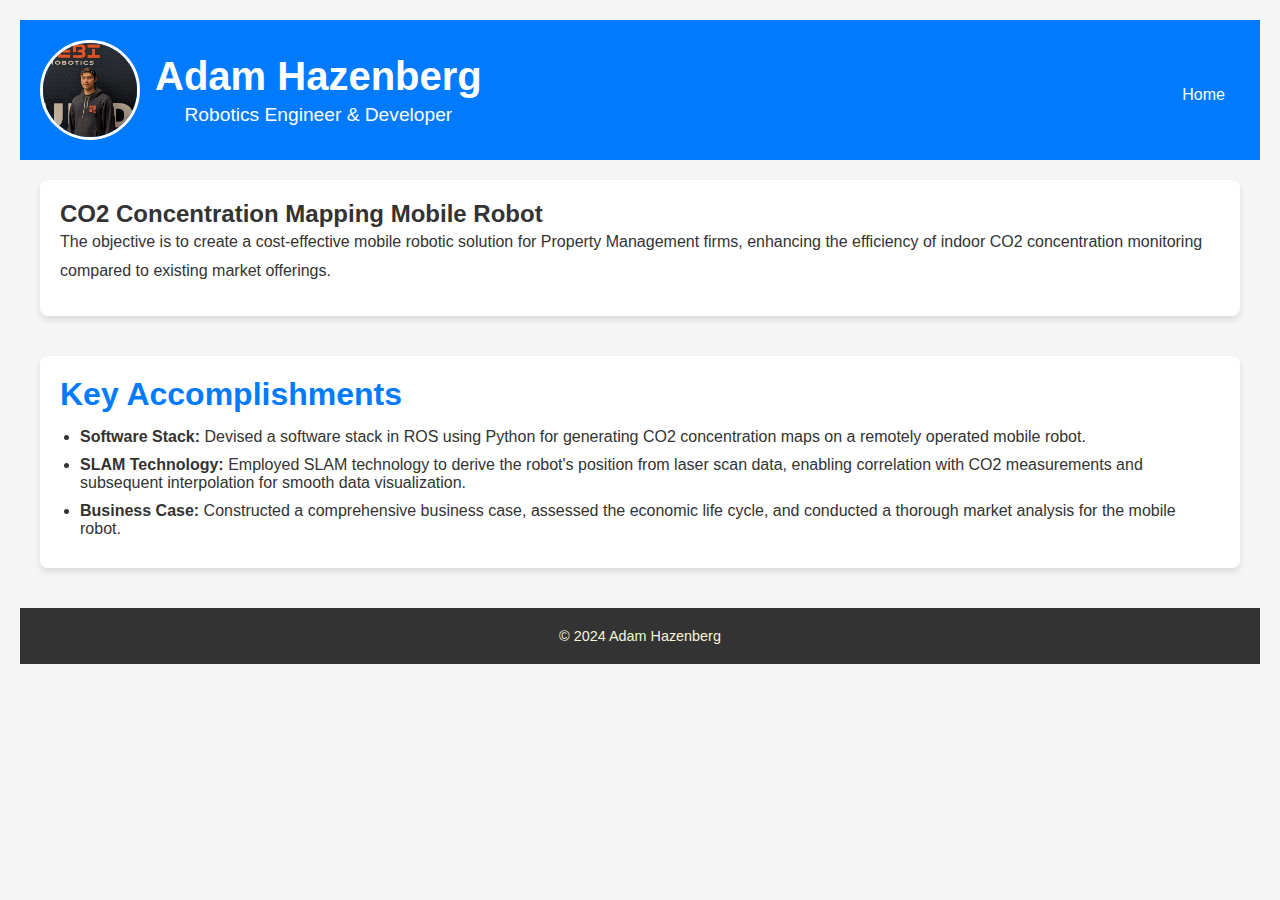
==== co2_robot.html @ 58aa0fdc "first commit" ====
<!DOCTYPE html>
<html lang="en">

<head>
    <meta charset="UTF-8">
    <meta name="viewport" content="width=device-width, initial-scale=1.0">
    <meta name="description" content="CO2 Mapping Mobile Robot Project by Adam Hazenberg">
    <title>CO2 Mapping Mobile Robot - Adam Hazenberg</title>
    <link rel="stylesheet" href="humanoid.css">
    <style>
        /* General reset and body styling */
        * {
            margin: 0;
            padding: 0;
            box-sizing: border-box;
        }

        body {
            font-family: Arial, sans-serif;
            background-color: #f5f5f5;
            color: #333;
        }

        /* Header and navigation styling */
        header {
            background-color: #007bff;
            color: #fff;
            padding: 20px;
            display: flex;
            align-items: center;
            justify-content: space-between;
        }

        /* Profile Image */
        .profile-img {
            display: flex;
            align-items: center;
        }

        .profile-img img {
            border-radius: 50%;
            width: 100px;
            height: auto;
            margin-right: 15px;
            border: 3px solid #fff;
        }

        /* Name and Subtitle */
        .profile-info {
            display: flex;
            flex-direction: column;
        }

        .profile-info h1 {
            font-size: 2.5rem;
            margin-bottom: 5px;
        }

        .profile-info h2 {
            font-size: 1.2rem;
            font-weight: 300;
        }

        /* Navigation Links */
        nav {
            display: flex;
            align-items: center;
            gap: 20px;
        }

        nav a {
            color: #fff;
            text-decoration: none;
            font-size: 1rem;
        }

        /* Card Styling */
        .card {
            background-color: #fff;
            padding: 20px;
            margin: 20px 0;
            border-radius: 8px;
            box-shadow: 0 4px 6px rgba(0, 0, 0, 0.1);
            max-width: 1200px;
            margin-left: auto;
            margin-right: auto;
        }

        /* Content inside card */
        .card h2,
        .card h3,
        .card p {
            text-align: left;
        }

        /* Footer styling */
        footer {
            background-color: #333;
            color: #f5f5dc;
            padding: 20px 0;
            text-align: center;
            margin-top: 40px;
        }

        footer a {
            color: #f5f5dc;
            text-decoration: none;
            margin: 0 15px;
        }

        footer p {
            font-size: 0.9rem;
        }
    </style>
</head>

<body>
    <header>
        <div class="profile-img">
            <img src="images/profile_picture.jpg" alt="Adam Hazenberg">
            <div class="profile-info">
                <h1>Adam Hazenberg</h1>
                <h2>Robotics Engineer & Developer</h2>
            </div>
        </div>
        <nav>
            <a href="index.html">Home</a>
        </nav>
    </header>

    <main>
        <!-- Intro paragraph on its own card -->
        <section class="project-section">
            <div class="card">
                <h2>CO2 Concentration Mapping Mobile Robot</h2>
                <p>The objective is to create a cost-effective mobile robotic solution for Property Management firms,
                    enhancing the efficiency of indoor CO2 concentration monitoring compared to existing market
                    offerings.</p>
            </div>
        </section>

        <!-- Key Accomplishments Section -->
        <section class="project-section">
            <div class="card">
                <h3>Key Accomplishments</h3>
                <ul style="padding-left: 20px;">
                    <li><strong>Software Stack:</strong> Devised a software stack in ROS using Python for generating CO2
                        concentration maps on a remotely operated mobile robot.</li>
                    <li><strong>SLAM Technology:</strong> Employed SLAM technology to derive the robot's position from
                        laser scan data, enabling correlation with CO2 measurements and subsequent interpolation for
                        smooth data visualization.</li>
                    <li><strong>Business Case:</strong> Constructed a comprehensive business case, assessed the economic
                        life cycle, and conducted a thorough market analysis for the mobile robot.</li>
                </ul>
            </div>
        </section>
    </main>

    <footer>
        <p>&copy; 2024 Adam Hazenberg</p>
    </footer>
</body>

</html>
---- humanoid.css ----
/* General reset and body styling */
* {
    margin: 0;
    padding: 0;
    box-sizing: border-box;
}

body {
    font-family: Arial, sans-serif;
    background-color: #f5f5f5;
    color: #333;
    padding: 20px;
}

/* Header and navigation styling */
header {
    background-color: #007bff;
    /* Main blue color */
    color: #fff;
    padding: 20px 0;
    text-align: center;
}

header h1 {
    font-size: 2.5rem;
    margin-bottom: 10px;
}

header nav {
    margin-top: 10px;
}

header nav a {
    color: #fff;
    text-decoration: none;
    margin: 0 15px;
    font-size: 1rem;
}

header nav a:hover {
    text-decoration: underline;
}


/* Hero section styling */
.hero {
    text-align: center;
    margin-bottom: 40px;
}

.hero img {
    width: 100%;
    max-width: 600px;
    height: auto;
    margin-bottom: 20px;
    border-radius: 8px;
}

.hero h2 {
    font-size: 1.8rem;
    font-weight: 300;
    color: #333;
}

/* Project section styling */
.project-section {
    margin-bottom: 40px;
}

.card {
    background-color: #fff;
    padding: 20px;
    margin-bottom: 20px;
    border-radius: 8px;
    box-shadow: 0 4px 6px rgba(0, 0, 0, 0.1);
    max-width: 1200px;
    margin: 0 auto;
}

.card h3 {
    font-size: 2rem;
    color: #007bff;
    margin-bottom: 15px;
}

.card p {
    font-size: 1rem;
    line-height: 1.8;
    margin-bottom: 10px;
}


li {
    margin-bottom: 10px;
}

.card img,
video {
    display: block;
    margin: 0 auto;
    max-width: 300px;
    height: auto;
    margin-bottom: 20px;
    border-radius: 8px;
}


/* Footer styling */
footer {
    text-align: center;
    margin-top: 50px;
    padding: 20px;
    background-color: #222;
    color: #e0e0e0;
}

footer p {
    font-size: 0.9rem;
}

/* Responsive layout */
@media (max-width: 768px) {
    .hero img {
        max-width: 100%;
    }

    .card {
        padding: 10px;
    }
}
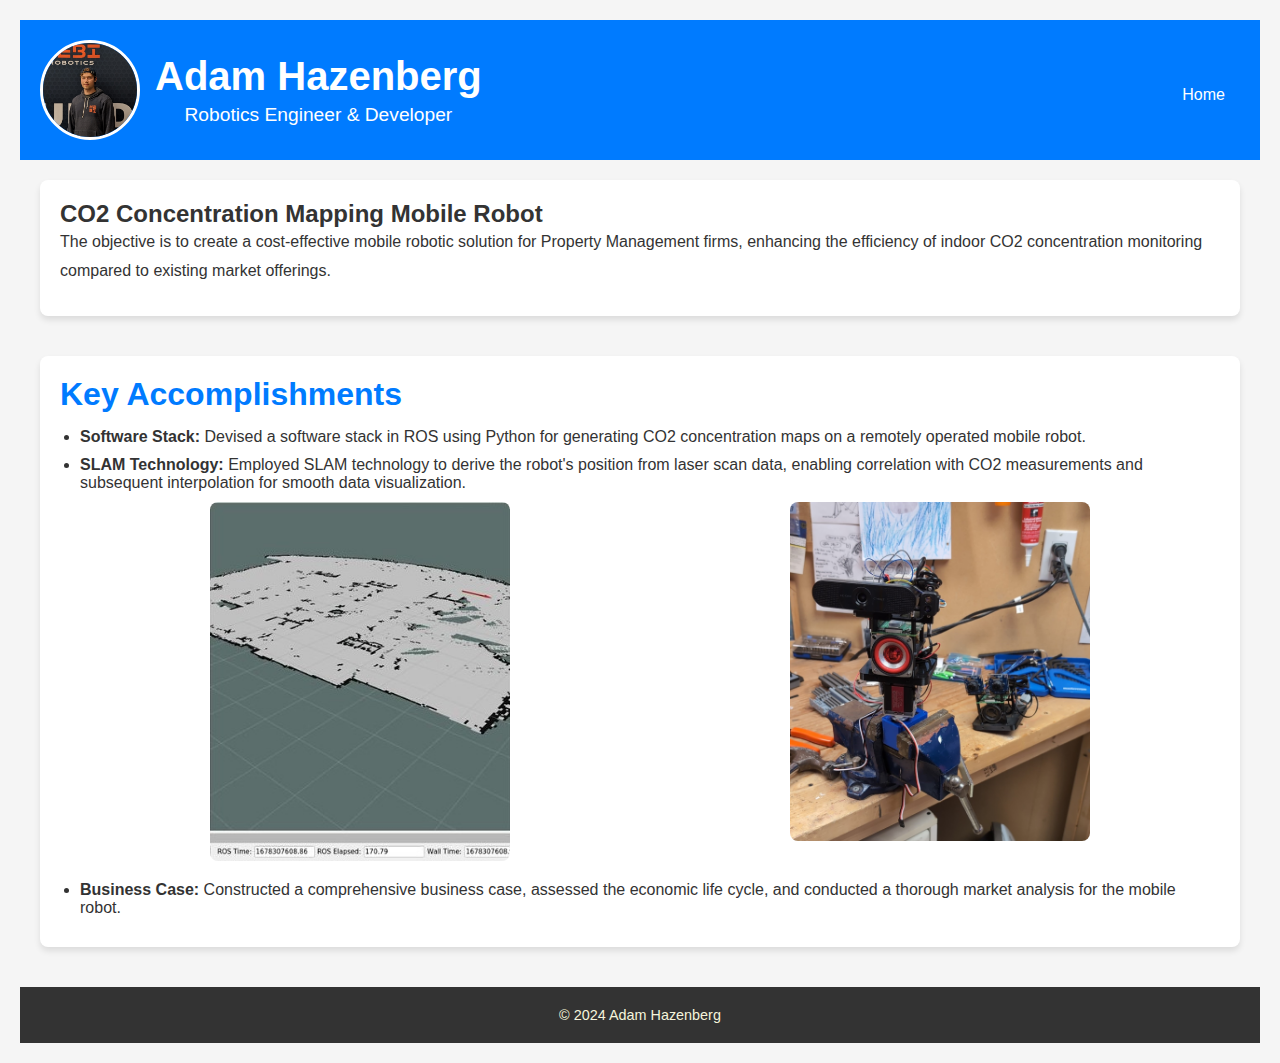
==== commit 576a7185: "added more images to projects" ====
--- a/co2_robot.html
+++ b/co2_robot.html
@@ -149,6 +149,10 @@
                     <li><strong>SLAM Technology:</strong> Employed SLAM technology to derive the robot's position from
                         laser scan data, enabling correlation with CO2 measurements and subsequent interpolation for
                         smooth data visualization.</li>
+                    <div class="image-container">
+                        <img src="images/slam_map.jpg" alt="SLAM Map">
+                        <img src="images/humanoid_head_iterations.jpg" alt="Head Iterations of the Semi-Humanoid Robot">
+                    </div>
                     <li><strong>Business Case:</strong> Constructed a comprehensive business case, assessed the economic
                         life cycle, and conducted a thorough market analysis for the mobile robot.</li>
                 </ul>
--- a/humanoid.css
+++ b/humanoid.css
@@ -118,6 +118,23 @@
     font-size: 0.9rem;
 }
 
+/* Flex container to align images side by side without cropping */
+.image-container {
+    display: flex;
+    justify-content: center;
+    gap: 20px;
+    /* Space between images */
+}
+
+.image-container img {
+    /* Set to fit both images within the container */
+    height: 45%;
+    width: auto;
+    /* Preserve natural aspect ratio */
+    border-radius: 8px;
+}
+
+
 /* Responsive layout */
 @media (max-width: 768px) {
     .hero img {
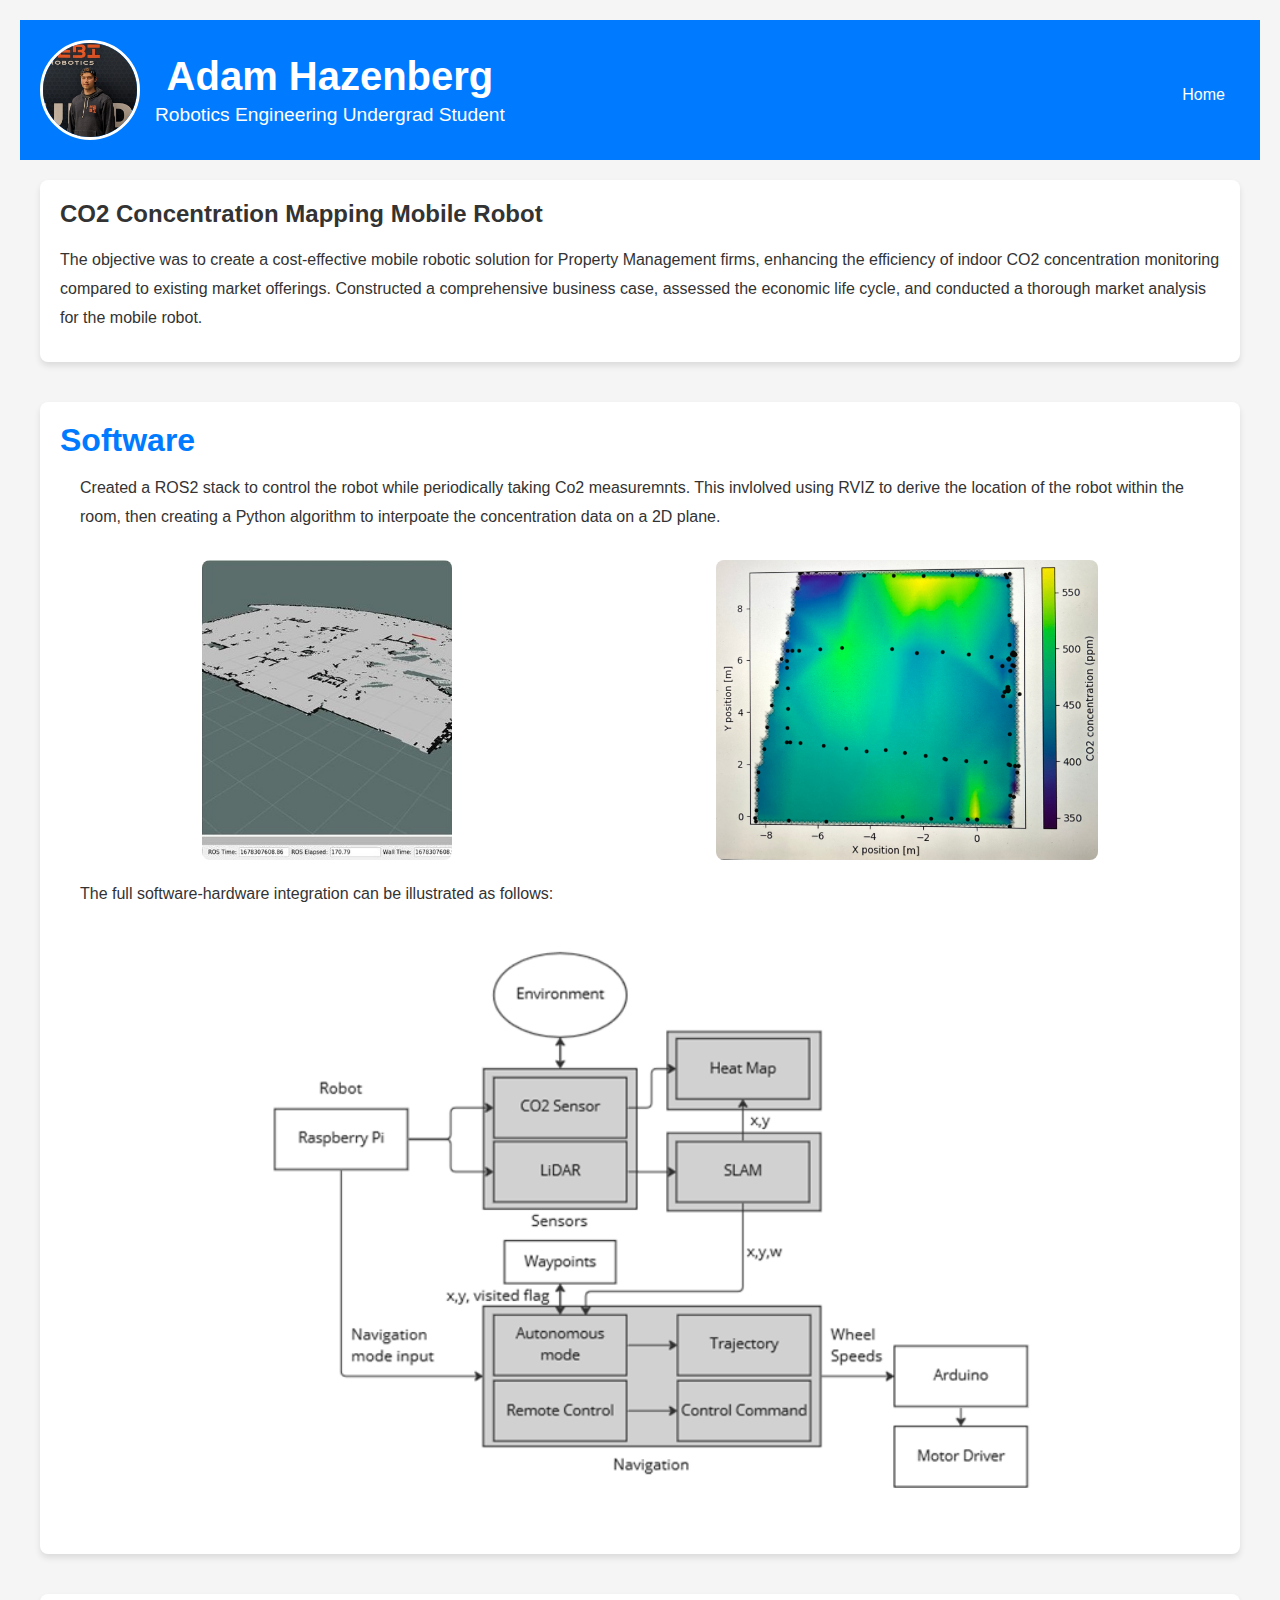
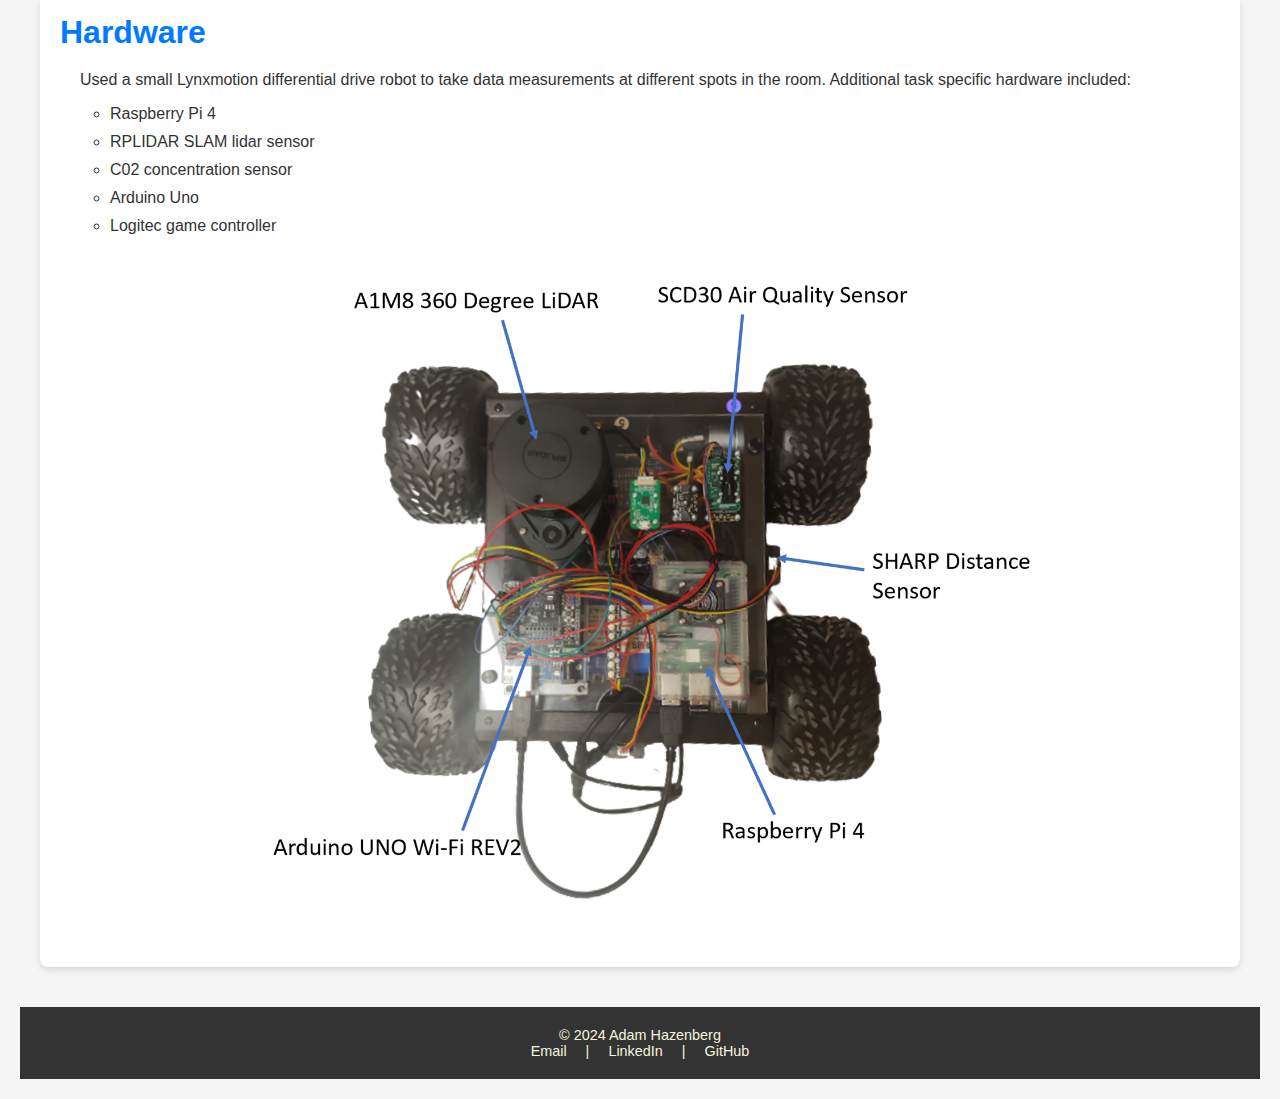
==== commit 4302bfb7: "fixed and resized images" ====
--- a/co2_robot.html
+++ b/co2_robot.html
@@ -6,7 +6,7 @@
     <meta name="viewport" content="width=device-width, initial-scale=1.0">
     <meta name="description" content="CO2 Mapping Mobile Robot Project by Adam Hazenberg">
     <title>CO2 Mapping Mobile Robot - Adam Hazenberg</title>
-    <link rel="stylesheet" href="humanoid.css">
+    <link rel="stylesheet" href="co2_robot.css">
     <style>
         /* General reset and body styling */
         * {
@@ -120,7 +120,7 @@
             <img src="images/profile_picture.jpg" alt="Adam Hazenberg">
             <div class="profile-info">
                 <h1>Adam Hazenberg</h1>
-                <h2>Robotics Engineer & Developer</h2>
+                <h2>Robotics Engineering Undergrad Student</h2>
             </div>
         </div>
         <nav>
@@ -133,28 +133,47 @@
         <section class="project-section">
             <div class="card">
                 <h2>CO2 Concentration Mapping Mobile Robot</h2>
-                <p>The objective is to create a cost-effective mobile robotic solution for Property Management firms,
+                <br>
+                <p>The objective was to create a cost-effective mobile robotic solution for Property Management firms,
                     enhancing the efficiency of indoor CO2 concentration monitoring compared to existing market
-                    offerings.</p>
+                    offerings. Constructed a comprehensive business case, assessed the economic
+                    life cycle, and conducted a thorough market analysis for the mobile robot.</p>
             </div>
         </section>
 
         <!-- Key Accomplishments Section -->
         <section class="project-section">
             <div class="card">
-                <h3>Key Accomplishments</h3>
+                <h3>Software</h3>
                 <ul style="padding-left: 20px;">
-                    <li><strong>Software Stack:</strong> Devised a software stack in ROS using Python for generating CO2
-                        concentration maps on a remotely operated mobile robot.</li>
-                    <li><strong>SLAM Technology:</strong> Employed SLAM technology to derive the robot's position from
-                        laser scan data, enabling correlation with CO2 measurements and subsequent interpolation for
-                        smooth data visualization.</li>
+                    <p>Created a ROS2 stack to control the robot while periodically
+                        taking Co2 measuremnts. This invlolved using RVIZ to derive the location of the robot within the
+                        room, then creating a Python algorithm to interpoate the concentration data on a 2D plane. </p>
+                    <br>
                     <div class="image-container">
                         <img src="images/slam_map.jpg" alt="SLAM Map">
-                        <img src="images/humanoid_head_iterations.jpg" alt="Head Iterations of the Semi-Humanoid Robot">
+                        <img src="images/heat_map.jpeg" alt="Heat Map">
                     </div>
-                    <li><strong>Business Case:</strong> Constructed a comprehensive business case, assessed the economic
-                        life cycle, and conducted a thorough market analysis for the mobile robot.</li>
+                    <p>The full software-hardware integration can be illustrated as follows:</p>
+                    <br>
+                    <img src="images/co2_mapping_block_diagram.png" width="70%" height="auto" alt="block diagram">
+                </ul>
+            </div>
+        </section>
+        <section class="project-section">
+            <div class="card">
+                <h3>Hardware</h3>
+                <ul style="padding-left: 20px;">
+                    <p>Used a small Lynxmotion differential drive robot to take data measurements at different spots in
+                        the room. Additional task specific hardware included:</p>
+                    <ul style="padding-left: 30px;">
+                        <li>Raspberry Pi 4</li>
+                        <li>RPLIDAR SLAM lidar sensor</li>
+                        <li>C02 concentration sensor</li>
+                        <li>Arduino Uno</lili>
+                        <li>Logitec game controller</li>
+                    </ul>
+                    <img src="images/co2_robot_labelled.png" width="70%" height="auto" alt="SLAM Map">
                 </ul>
             </div>
         </section>
@@ -162,6 +181,11 @@
 
     <footer>
         <p>&copy; 2024 Adam Hazenberg</p>
+        <p>
+            <a href="mailto:adamhaze8@gmail.com">Email</a> |
+            <a href="https://www.linkedin.com/in/adamhazenberg" target="_blank">LinkedIn</a> |
+            <a href="https://github.com/adamhaze8" target="_blank">GitHub</a>
+        </p>
     </footer>
 </body>
 
--- a/co2_robot.css
+++ b/co2_robot.css
@@ -0,0 +1,209 @@
+/* General reset and body styling:
+   Applies a reset to all elements to remove default margin and padding, 
+   and sets the font, background color, and padding for the body */
+* {
+    margin: 0;
+    padding: 0;
+    box-sizing: border-box;
+}
+
+body {
+    font-family: Arial, Helvetica, sans-serif;
+    background-color: #f5f5f5;
+    color: #333;
+    padding: 20px;
+}
+
+/* Header styling:
+   Styles the header background and text color, centers header content, 
+   and adds padding for spacing */
+header {
+    background-color: #007bff;
+    color: #fff;
+    padding: 20px 0;
+    text-align: center;
+}
+
+/* Header title styling:
+   Adjusts the font size and spacing of the header title (h1) */
+header h1 {
+    font-size: 2.5rem;
+    margin-bottom: 10px;
+}
+
+/* Header navigation container styling:
+   Adds top margin to separate the navigation links from the header title */
+header nav {
+    margin-top: 10px;
+}
+
+/* Header navigation link styling:
+   Sets the color, spacing, and removes the underline for navigation links;
+   changes appearance on hover */
+header nav a {
+    color: #fff;
+    text-decoration: none;
+    margin: 0 15px;
+    font-size: 1rem;
+}
+
+header nav a:hover {
+    text-decoration: underline;
+}
+
+/* Hero section styling:
+   Centers text and adds spacing below the hero section */
+.hero {
+    text-align: center;
+    margin-bottom: 40px;
+}
+
+/* Hero image styling:
+   Sets the maximum width and border radius of the hero image,
+   ensures it scales responsively */
+.hero img {
+    width: 100%;
+    max-width: 600px;
+    height: auto;
+    margin-bottom: 20px;
+    border-radius: 8px;
+}
+
+/* Hero subtitle styling:
+   Adjusts font size, weight, and color of the subtitle text within the hero section */
+.hero h2 {
+    font-size: 1.8rem;
+    font-weight: 300;
+    color: #333;
+}
+
+/* Project section container styling:
+   Adds bottom margin to separate project section from other content */
+.project-section {
+    margin-bottom: 40px;
+}
+
+/* Project card styling:
+   Styles each project card with a white background, padding, shadow, 
+   rounded corners, and centers it with a max width */
+.card {
+    background-color: #fff;
+    padding: 20px;
+    margin-bottom: 20px;
+    border-radius: 8px;
+    box-shadow: 0 4px 6px rgba(0, 0, 0, 0.1);
+    max-width: 1200px;
+    margin: 0 auto;
+}
+
+/* Project card title styling:
+   Sets font size, color, and bottom margin for project titles (h3) inside cards */
+.card h3 {
+    font-size: 2rem;
+    color: #007bff;
+    margin-bottom: 15px;
+}
+
+/* Project card paragraph styling:
+   Adjusts font size, line height, and bottom margin for text within project cards */
+.card p {
+    font-size: 1rem;
+    line-height: 1.8;
+    margin-bottom: 10px;
+}
+
+/* List item styling:
+   Adds bottom margin to space out list items within any list */
+li {
+    margin-bottom: 10px;
+}
+
+/* Image and video styling within project cards:
+   Centers images and videos, removes maximum width restriction,
+   and applies consistent border radius */
+.card img,
+video {
+    display: block;
+    margin: 0 auto;
+    max-width: 1000px;
+    height: auto;
+    margin-bottom: 20px;
+    border-radius: 8px;
+}
+
+/* Footer styling:
+   Centers footer text, adds padding and a dark background color 
+   with contrasting text color */
+footer {
+    text-align: center;
+    margin-top: 50px;
+    padding: 20px;
+    background-color: #222;
+    color: #e0e0e0;
+}
+
+/* Footer text styling:
+   Sets font size for the text within the footer */
+footer p {
+    font-size: 0.9rem;
+}
+
+/* Flex container for image alignment:
+   Arranges images side by side in a row, centers them, and
+   adds space between images. Aligns images vertically if they differ in height */
+.image-container {
+    display: flex;
+    flex-wrap: wrap;
+    justify-content: center;
+    gap: 20px;
+    align-items: center;
+}
+
+/* Individual image styling within flex container:
+   Sets a fixed height, scales width proportionally to maintain aspect ratio, 
+   and ensures image does not exceed container width */
+.image-container img {
+    height: 300px;
+    width: auto;
+    max-width: 100%;
+    border-radius: 8px;
+    object-fit: cover;
+}
+
+/* Responsive styling for medium screens (768px or less):
+   Adjusts hero image width and reduces padding for project cards */
+@media (max-width: 768px) {
+    .hero img {
+        max-width: 100%;
+    }
+
+    .card {
+        padding: 10px;
+    }
+}
+
+/* Responsive styling for small screens (480px or less):
+   Reduces font sizes for hero subtitle, header title, navigation links, 
+   and project card text for better readability on small screens */
+@media (max-width: 480px) {
+    .hero h2 {
+        font-size: 1.5rem;
+    }
+
+    header h1 {
+        font-size: 2rem;
+    }
+
+    header nav a {
+        font-size: 0.9rem;
+        margin: 0 10px;
+    }
+
+    .card h3 {
+        font-size: 1.8rem;
+    }
+
+    .card p {
+        font-size: 0.9rem;
+    }
+}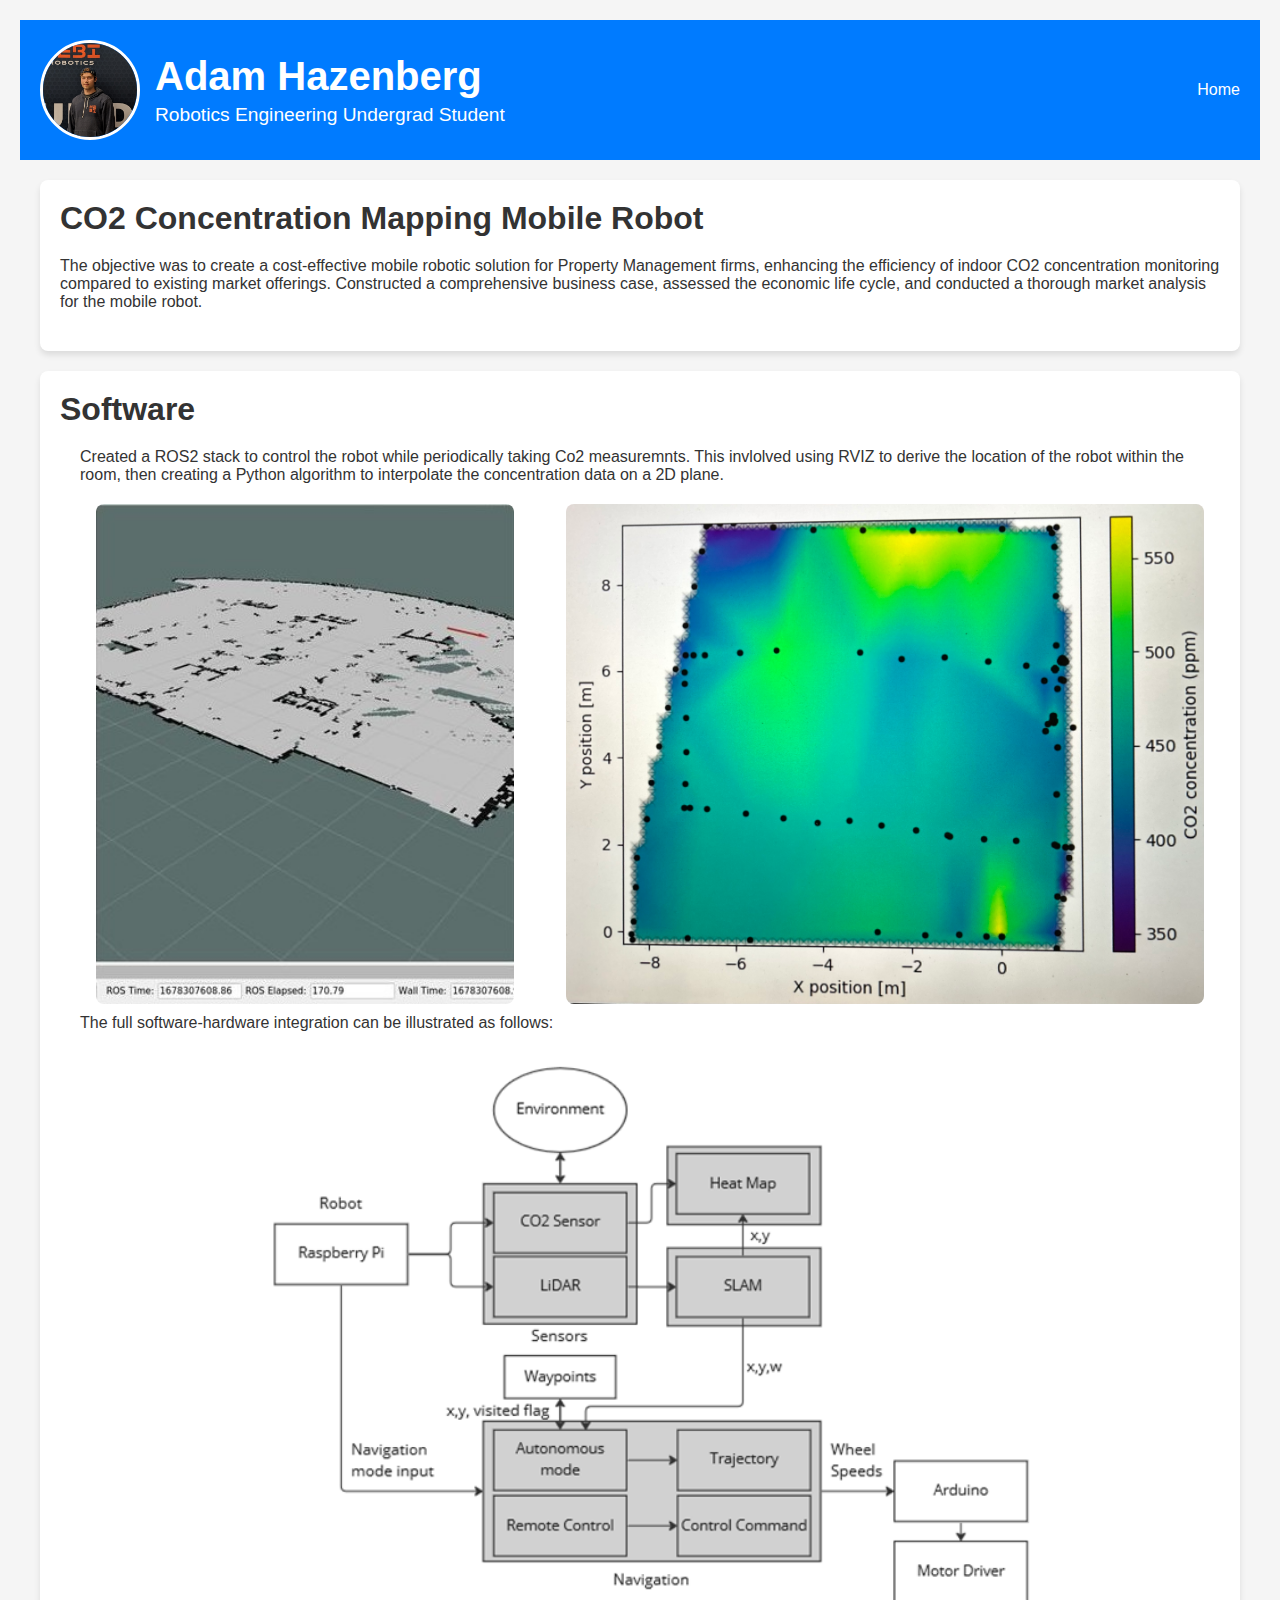
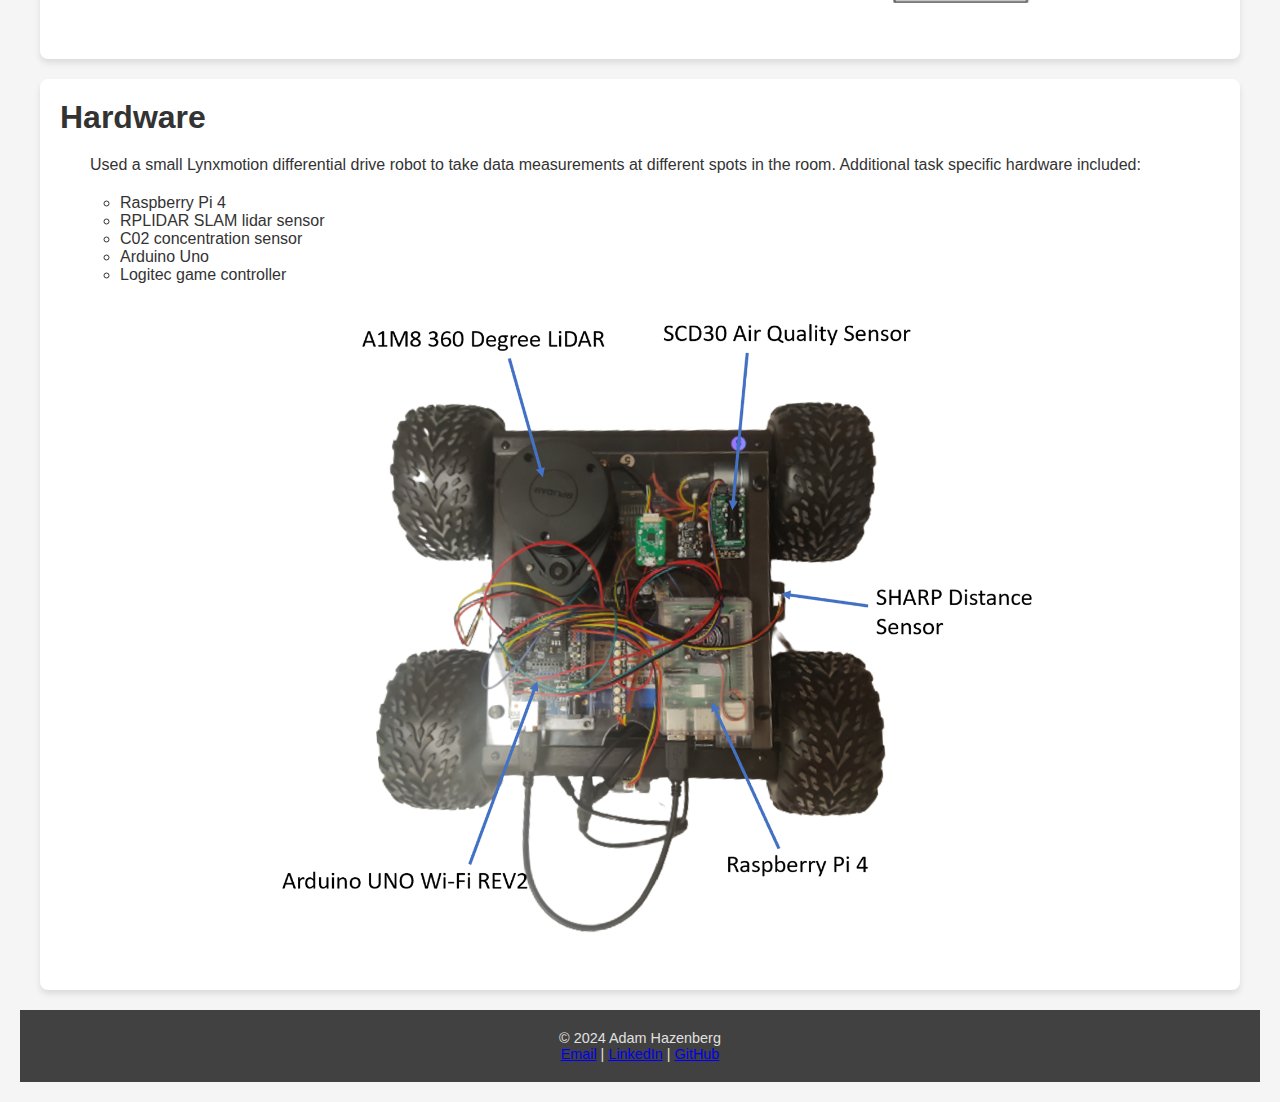
==== commit 077d164f: "combined all css files into styles.css" ====
--- a/co2_robot.html
+++ b/co2_robot.html
@@ -6,112 +6,7 @@
     <meta name="viewport" content="width=device-width, initial-scale=1.0">
     <meta name="description" content="CO2 Mapping Mobile Robot Project by Adam Hazenberg">
     <title>CO2 Mapping Mobile Robot - Adam Hazenberg</title>
-    <link rel="stylesheet" href="co2_robot.css">
-    <style>
-        /* General reset and body styling */
-        * {
-            margin: 0;
-            padding: 0;
-            box-sizing: border-box;
-        }
-
-        body {
-            font-family: Arial, sans-serif;
-            background-color: #f5f5f5;
-            color: #333;
-        }
-
-        /* Header and navigation styling */
-        header {
-            background-color: #007bff;
-            color: #fff;
-            padding: 20px;
-            display: flex;
-            align-items: center;
-            justify-content: space-between;
-        }
-
-        /* Profile Image */
-        .profile-img {
-            display: flex;
-            align-items: center;
-        }
-
-        .profile-img img {
-            border-radius: 50%;
-            width: 100px;
-            height: auto;
-            margin-right: 15px;
-            border: 3px solid #fff;
-        }
-
-        /* Name and Subtitle */
-        .profile-info {
-            display: flex;
-            flex-direction: column;
-        }
-
-        .profile-info h1 {
-            font-size: 2.5rem;
-            margin-bottom: 5px;
-        }
-
-        .profile-info h2 {
-            font-size: 1.2rem;
-            font-weight: 300;
-        }
-
-        /* Navigation Links */
-        nav {
-            display: flex;
-            align-items: center;
-            gap: 20px;
-        }
-
-        nav a {
-            color: #fff;
-            text-decoration: none;
-            font-size: 1rem;
-        }
-
-        /* Card Styling */
-        .card {
-            background-color: #fff;
-            padding: 20px;
-            margin: 20px 0;
-            border-radius: 8px;
-            box-shadow: 0 4px 6px rgba(0, 0, 0, 0.1);
-            max-width: 1200px;
-            margin-left: auto;
-            margin-right: auto;
-        }
-
-        /* Content inside card */
-        .card h2,
-        .card h3,
-        .card p {
-            text-align: left;
-        }
-
-        /* Footer styling */
-        footer {
-            background-color: #333;
-            color: #f5f5dc;
-            padding: 20px 0;
-            text-align: center;
-            margin-top: 40px;
-        }
-
-        footer a {
-            color: #f5f5dc;
-            text-decoration: none;
-            margin: 0 15px;
-        }
-
-        footer p {
-            font-size: 0.9rem;
-        }
-    </style>
+    <link rel="stylesheet" href="styles.css">
 </head>
 
 <body>
@@ -132,8 +27,7 @@
         <!-- Intro paragraph on its own card -->
         <section class="project-section">
             <div class="card">
-                <h2>CO2 Concentration Mapping Mobile Robot</h2>
-                <br>
+                <h1>CO2 Concentration Mapping Mobile Robot</h1>
                 <p>The objective was to create a cost-effective mobile robotic solution for Property Management firms,
                     enhancing the efficiency of indoor CO2 concentration monitoring compared to existing market
                     offerings. Constructed a comprehensive business case, assessed the economic
@@ -144,29 +38,27 @@
         <!-- Key Accomplishments Section -->
         <section class="project-section">
             <div class="card">
-                <h3>Software</h3>
+                <h1>Software</h1>
                 <ul style="padding-left: 20px;">
                     <p>Created a ROS2 stack to control the robot while periodically
                         taking Co2 measuremnts. This invlolved using RVIZ to derive the location of the robot within the
-                        room, then creating a Python algorithm to interpoate the concentration data on a 2D plane. </p>
-                    <br>
+                        room, then creating a Python algorithm to interpolate the concentration data on a 2D plane. </p>
                     <div class="image-container">
                         <img src="images/slam_map.jpg" alt="SLAM Map">
                         <img src="images/heat_map.jpeg" alt="Heat Map">
                     </div>
                     <p>The full software-hardware integration can be illustrated as follows:</p>
-                    <br>
                     <img src="images/co2_mapping_block_diagram.png" width="70%" height="auto" alt="block diagram">
                 </ul>
             </div>
         </section>
         <section class="project-section">
             <div class="card">
-                <h3>Hardware</h3>
-                <ul style="padding-left: 20px;">
+                <h1>Hardware</h1>
+                <ul>
                     <p>Used a small Lynxmotion differential drive robot to take data measurements at different spots in
                         the room. Additional task specific hardware included:</p>
-                    <ul style="padding-left: 30px;">
+                    <ul>
                         <li>Raspberry Pi 4</li>
                         <li>RPLIDAR SLAM lidar sensor</li>
                         <li>C02 concentration sensor</li>
--- a/styles.css
+++ b/styles.css
@@ -0,0 +1,285 @@
+/* Reset and body styling: remove default margin and padding, set font, background color, and padding */
+* {
+    margin: 0;
+    padding: 0;
+    box-sizing: border-box;
+}
+
+body {
+    font-family: Arial, Helvetica, sans-serif;
+    background-color: #f5f5f5;
+    color: #333;
+    padding: 20px;
+}
+
+/* Header styling: background color, text color, layout for profile image, name, and navigation links */
+header {
+    background-color: #007bff;
+    color: #fff;
+    padding: 20px;
+    display: flex;
+    align-items: center;
+    justify-content: space-between;
+}
+
+/* Profile Image */
+.profile-img {
+    display: flex;
+    align-items: center;
+}
+
+.profile-img img {
+    border-radius: 50%;
+    width: 100px;
+    height: auto;
+    margin-right: 15px;
+    border: 3px solid #fff;
+}
+
+/* Profile info: name and subtitle */
+.profile-info {
+    display: flex;
+    flex-direction: column;
+}
+
+.profile-info h1 {
+    font-size: 2.5rem;
+    margin-bottom: 5px;
+}
+
+.profile-info h2 {
+    font-size: 1.2rem;
+    font-weight: 300;
+}
+
+/* Navigation links */
+nav {
+    display: flex;
+    align-items: center;
+    gap: 20px;
+}
+
+nav a {
+    color: #fff;
+    text-decoration: none;
+    font-size: 1rem;
+}
+
+/* Hero section */
+.hero {
+    text-align: center;
+    margin-bottom: 40px;
+}
+
+.hero img {
+    width: 100%;
+    max-width: 600px;
+    height: auto;
+    margin-bottom: 20px;
+    border-radius: 8px;
+}
+
+.hero h2 {
+    font-size: 1.8rem;
+    font-weight: 300;
+    color: #333;
+}
+
+/* Projects section: container, title, and grid layout */
+.projects-section {
+    background-color: #deded5;
+    padding: 40px 20px;
+}
+
+.projects-section h3 {
+    color: #000000;
+    font-size: 2rem;
+    margin-bottom: 20px;
+    text-align: center;
+}
+
+
+.projects-grid {
+    display: grid;
+    grid-template-columns: repeat(auto-fit, minmax(300px, 1fr));
+    gap: 20px;
+}
+
+/* Project card styling */
+.project-card {
+    background-color: #fff;
+    border-radius: 11px;
+    overflow: hidden;
+    box-shadow: 0 4px 6px rgba(0, 0, 0, 0.1);
+    display: flex;
+    flex-direction: column;
+    text-decoration: none;
+    color: inherit;
+    border: 3px solid #007bff;
+    /* Adds a 2px solid border with light gray color */
+}
+
+
+.project-card img,
+.project-card video {
+    width: 100%;
+    aspect-ratio: 1 / 1;
+    object-fit: cover;
+}
+
+.project-card .card-content {
+    padding: 15px;
+    flex-grow: 1;
+}
+
+.project-card h4 {
+    font-size: 1.2rem;
+    margin-bottom: 10px;
+}
+
+.project-card p {
+    font-size: 1rem;
+    margin-bottom: 10px;
+    color: #666;
+}
+
+.project-section p {
+    margin-bottom: 20px;
+}
+
+
+.project-card .date {
+    font-size: 0.8rem;
+    color: #888;
+    margin-top: auto;
+}
+
+/* Spacing for top and bottom of project section */
+.project-section {
+    margin-top: 20px;
+    margin-bottom: 20px;
+}
+
+/* Card styling: general styling for cards, max width, padding */
+.card {
+    background-color: #fff;
+    padding: 20px;
+    margin-bottom: 20px;
+    border-radius: 8px;
+    box-shadow: 0 4px 6px rgba(0, 0, 0, 0.1);
+    max-width: 1200px;
+    margin: 0 auto;
+}
+
+.card h1,
+.card h2,
+.card h3 {
+    margin-bottom: 20px;
+}
+
+
+/* List item spacing */
+ul {
+    margin-top: 10px;
+    padding-left: 30px;
+    /* Indents the entire list, including bullets */
+}
+
+
+/* Image and video styling in project cards */
+.card img,
+video {
+    display: block;
+    margin: 0 auto;
+    max-width: 1000px;
+    height: auto;
+    margin-bottom: 10px;
+    border-radius: 8px;
+}
+
+/* Footer styling */
+footer {
+    text-align: center;
+    padding: 20px;
+    background-color: #414141;
+    color: #e0e0e0;
+}
+
+footer p {
+    font-size: 0.9rem;
+}
+
+/* Image container for multiple images in a row */
+.image-container {
+    display: flex;
+    flex-wrap: wrap;
+    justify-content: center;
+    gap: 20px;
+    align-items: center;
+}
+
+.image-container img {
+    height: 500px;
+    width: auto;
+    max-width: 100%;
+    border-radius: 8px;
+    object-fit: cover;
+}
+
+figure {
+    display: flex;
+    flex-direction: column;
+    align-items: center;
+    text-align: center;
+    margin: 20px;
+}
+
+figcaption {
+    margin-top: 0px;
+    font-size: 14px;
+    color: #555;
+}
+
+figcaption a {
+    color: #007bff;
+    text-decoration: none;
+}
+
+figcaption a:hover {
+    text-decoration: underline;
+}
+
+/* Responsive styles for medium screens (768px or less) */
+@media (max-width: 768px) {
+    .hero img {
+        max-width: 100%;
+    }
+
+    .card {
+        padding: 10px;
+    }
+}
+
+/* Responsive styles for small screens (480px or less) */
+@media (max-width: 480px) {
+    .hero h2 {
+        font-size: 1.5rem;
+    }
+
+    header h1 {
+        font-size: 2rem;
+    }
+
+    header nav a {
+        font-size: 0.9rem;
+        margin: 0 10px;
+    }
+
+    .card h3 {
+        font-size: 1.8rem;
+    }
+
+    .card p {
+        font-size: 0.9rem;
+    }
+}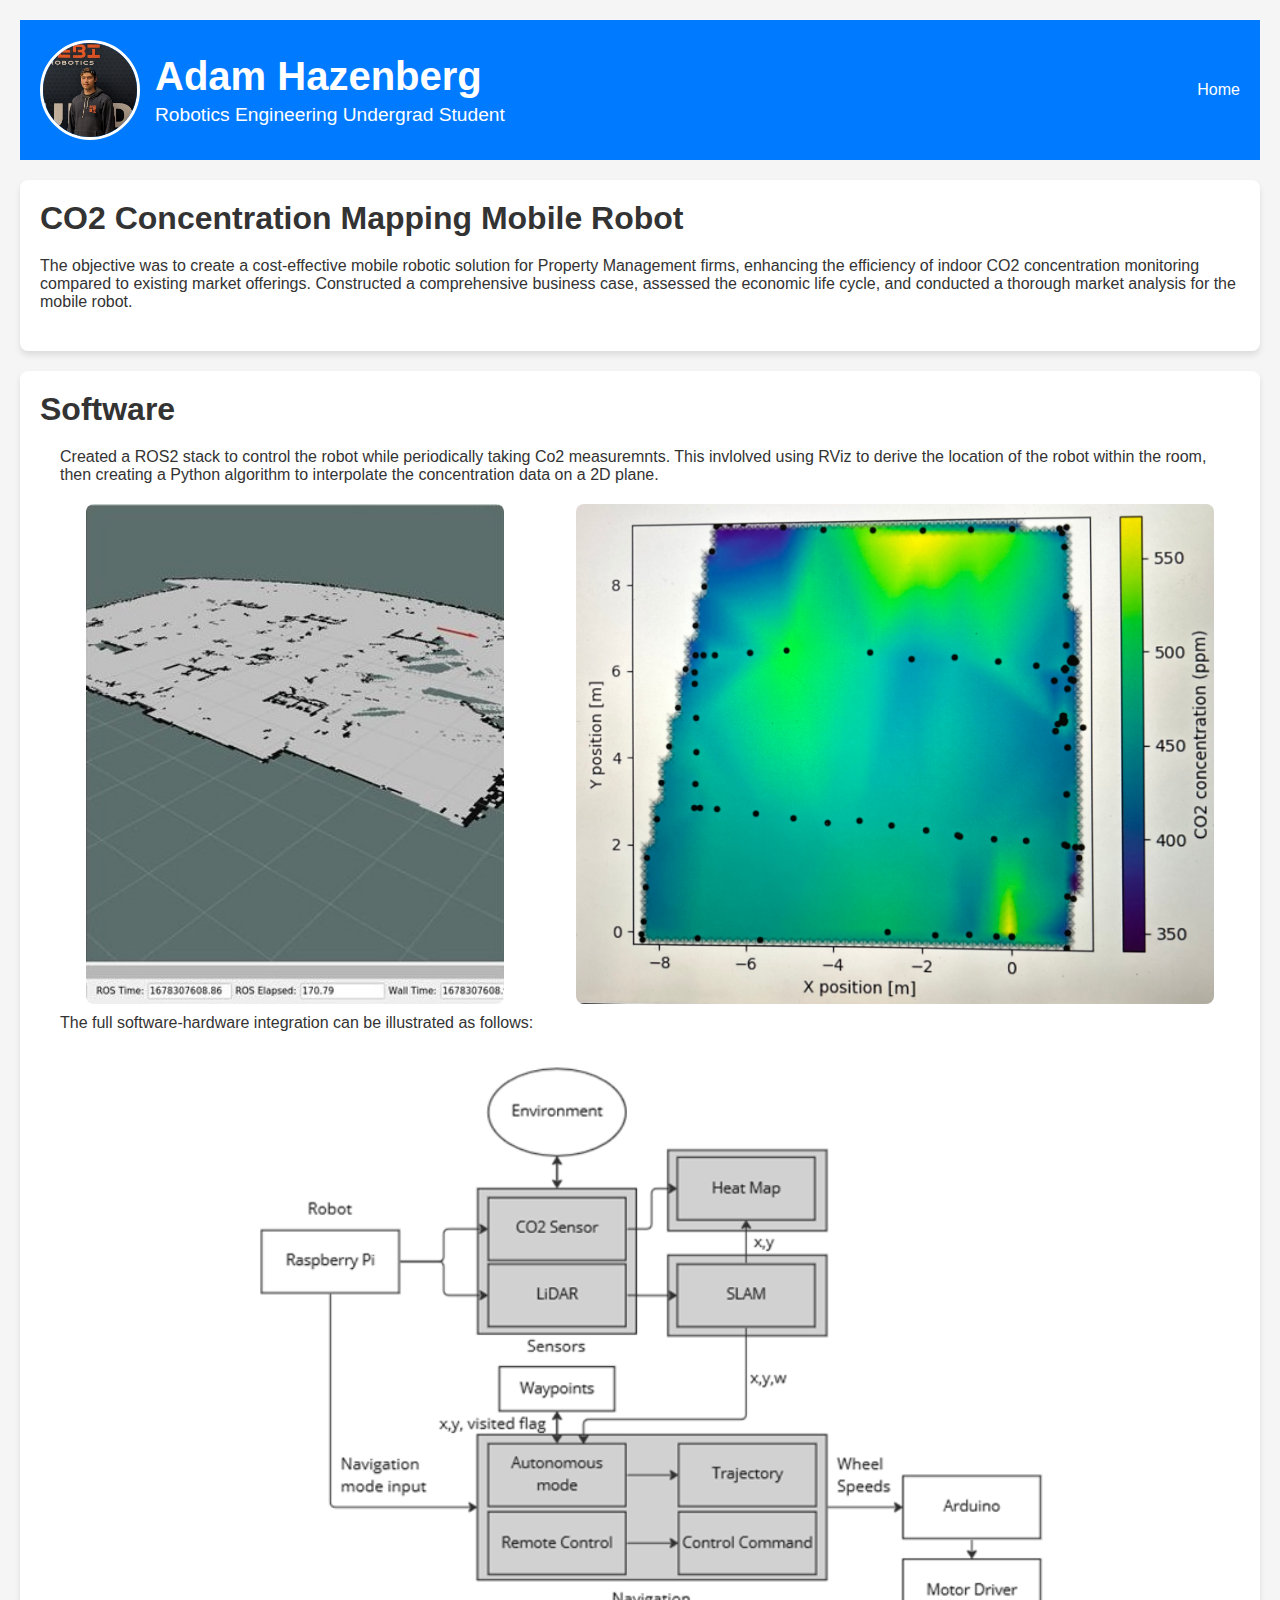
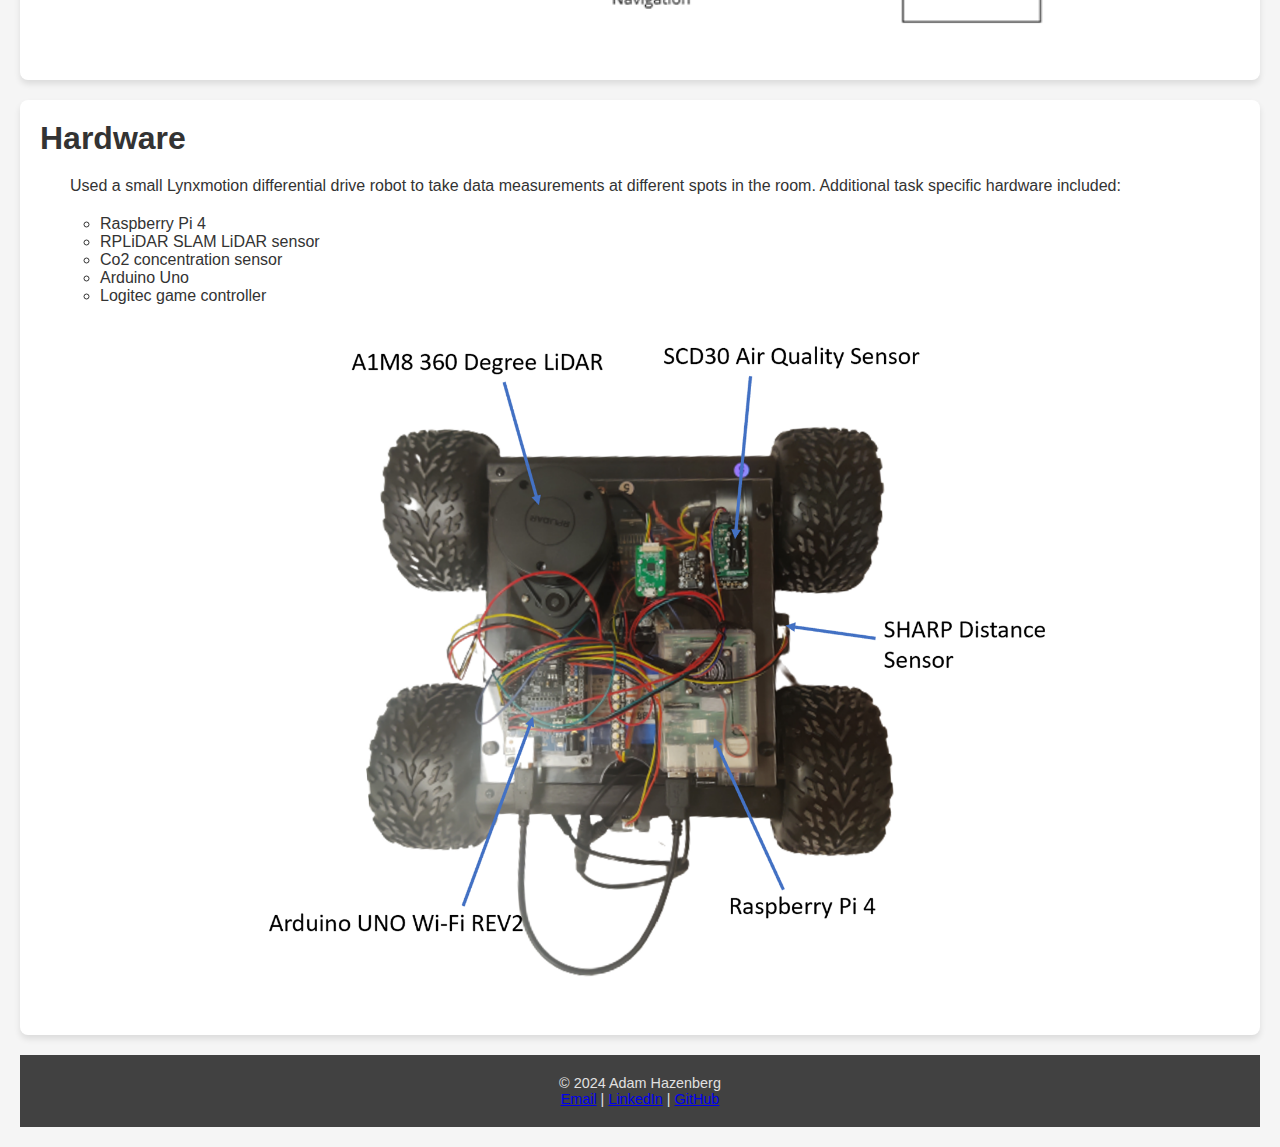
==== commit c92ffbcc: "Added Snout Net" ====
--- a/co2_robot.html
+++ b/co2_robot.html
@@ -36,49 +36,45 @@
         </section>
 
         <!-- Key Accomplishments Section -->
-        <section class="project-section">
-            <div class="card">
-                <h1>Software</h1>
-                <ul style="padding-left: 20px;">
-                    <p>Created a ROS2 stack to control the robot while periodically
-                        taking Co2 measuremnts. This invlolved using RVIZ to derive the location of the robot within the
-                        room, then creating a Python algorithm to interpolate the concentration data on a 2D plane. </p>
-                    <div class="image-container">
-                        <img src="images/slam_map.jpg" alt="SLAM Map">
-                        <img src="images/heat_map.jpeg" alt="Heat Map">
-                    </div>
-                    <p>The full software-hardware integration can be illustrated as follows:</p>
-                    <img src="images/co2_mapping_block_diagram.png" width="70%" height="auto" alt="block diagram">
+        <section class="card">
+            <h1>Software</h1>
+            <ul style="padding-left: 20px;">
+                <p>Created a ROS2 stack to control the robot while periodically
+                    taking Co2 measuremnts. This invlolved using RViz to derive the location of the robot within the
+                    room, then creating a Python algorithm to interpolate the concentration data on a 2D plane. </p>
+                <div class="image-container">
+                    <img src="images/slam_map.jpg" alt="SLAM Map">
+                    <img src="images/heat_map.jpeg" alt="Heat Map">
+                </div>
+                <p>The full software-hardware integration can be illustrated as follows:</p>
+                <img src="images/co2_mapping_block_diagram.png" width="70%" height="auto" alt="block diagram">
+            </ul>
+        </section>
+        <section class="card">
+            <h1>Hardware</h1>
+            <ul>
+                <p>Used a small Lynxmotion differential drive robot to take data measurements at different spots in
+                    the room. Additional task specific hardware included:</p>
+                <ul>
+                    <li>Raspberry Pi 4</li>
+                    <li>RPLiDAR SLAM LiDAR sensor</li>
+                    <li>Co2 concentration sensor</li>
+                    <li>Arduino Uno</lili>
+                    <li>Logitec game controller</li>
                 </ul>
-            </div>
-        </section>
-        <section class="project-section">
-            <div class="card">
-                <h1>Hardware</h1>
-                <ul>
-                    <p>Used a small Lynxmotion differential drive robot to take data measurements at different spots in
-                        the room. Additional task specific hardware included:</p>
-                    <ul>
-                        <li>Raspberry Pi 4</li>
-                        <li>RPLIDAR SLAM lidar sensor</li>
-                        <li>C02 concentration sensor</li>
-                        <li>Arduino Uno</lili>
-                        <li>Logitec game controller</li>
-                    </ul>
-                    <img src="images/co2_robot_labelled.png" width="70%" height="auto" alt="SLAM Map">
-                </ul>
-            </div>
+                <img src="images/co2_robot_labelled.png" width="70%" height="auto" alt="SLAM Map">
+            </ul>
         </section>
     </main>
-
-    <footer>
-        <p>&copy; 2024 Adam Hazenberg</p>
-        <p>
-            <a href="mailto:adamhaze8@gmail.com">Email</a> |
-            <a href="https://www.linkedin.com/in/adamhazenberg" target="_blank">LinkedIn</a> |
-            <a href="https://github.com/adamhaze8" target="_blank">GitHub</a>
-        </p>
-    </footer>
 </body>
 
+<footer>
+    <p>&copy; 2024 Adam Hazenberg</p>
+    <p>
+        <a href="mailto:adamhaze8@gmail.com">Email</a> |
+        <a href="https://www.linkedin.com/in/adamhazenberg" target="_blank">LinkedIn</a> |
+        <a href="https://github.com/adamhaze8" target="_blank">GitHub</a>
+    </p>
+</footer>
+
 </html>--- a/styles.css
+++ b/styles.css
@@ -20,6 +20,7 @@
     display: flex;
     align-items: center;
     justify-content: space-between;
+    margin-bottom: 20px;
 }
 
 /* Profile Image */
@@ -85,17 +86,29 @@
     color: #333;
 }
 
-/* Projects section: container, title, and grid layout */
-.projects-section {
-    background-color: #deded5;
-    padding: 40px 20px;
-}
-
 .projects-section h3 {
     color: #000000;
     font-size: 2rem;
     margin-bottom: 20px;
     text-align: center;
+}
+
+
+.about-me-content {
+    text-align: center;
+}
+
+.about-content h3 {
+    font-size: 2rem;
+    color: #007bff;
+    margin-bottom: 15px;
+}
+
+.about-content p {
+    font-size: 1rem;
+    color: #333;
+    line-height: 1.6;
+    margin-bottom: 0;
 }
 
 
@@ -103,6 +116,32 @@
     display: grid;
     grid-template-columns: repeat(auto-fit, minmax(300px, 1fr));
     gap: 20px;
+    margin-top: 30px;
+    margin-bottom: 30px;
+}
+
+/* Styling for the text-columns */
+.text-columns {
+    display: flex;
+    /* Use flexbox to align columns */
+    gap: 20px;
+    /* Space between columns */
+}
+
+/* Styling for each column */
+.column {
+    flex: 1;
+    /* Each column takes up equal space */
+}
+
+/* Optional styling for the list */
+.column ul {
+    list-style-type: disc;
+    padding-left: 20px;
+}
+
+.column li {
+    margin-bottom: 10px;
 }
 
 /* Project card styling */
@@ -143,10 +182,6 @@
     color: #666;
 }
 
-.project-section p {
-    margin-bottom: 20px;
-}
-
 
 .project-card .date {
     font-size: 0.8rem;
@@ -154,21 +189,18 @@
     margin-top: auto;
 }
 
-/* Spacing for top and bottom of project section */
-.project-section {
-    margin-top: 20px;
-    margin-bottom: 20px;
-}
-
 /* Card styling: general styling for cards, max width, padding */
 .card {
+    margin-top: 20px;
+    margin-bottom: 20px;
     background-color: #fff;
     padding: 20px;
-    margin-bottom: 20px;
     border-radius: 8px;
     box-shadow: 0 4px 6px rgba(0, 0, 0, 0.1);
-    max-width: 1200px;
-    margin: 0 auto;
+}
+
+.card p {
+    margin-bottom: 20px;
 }
 
 .card h1,
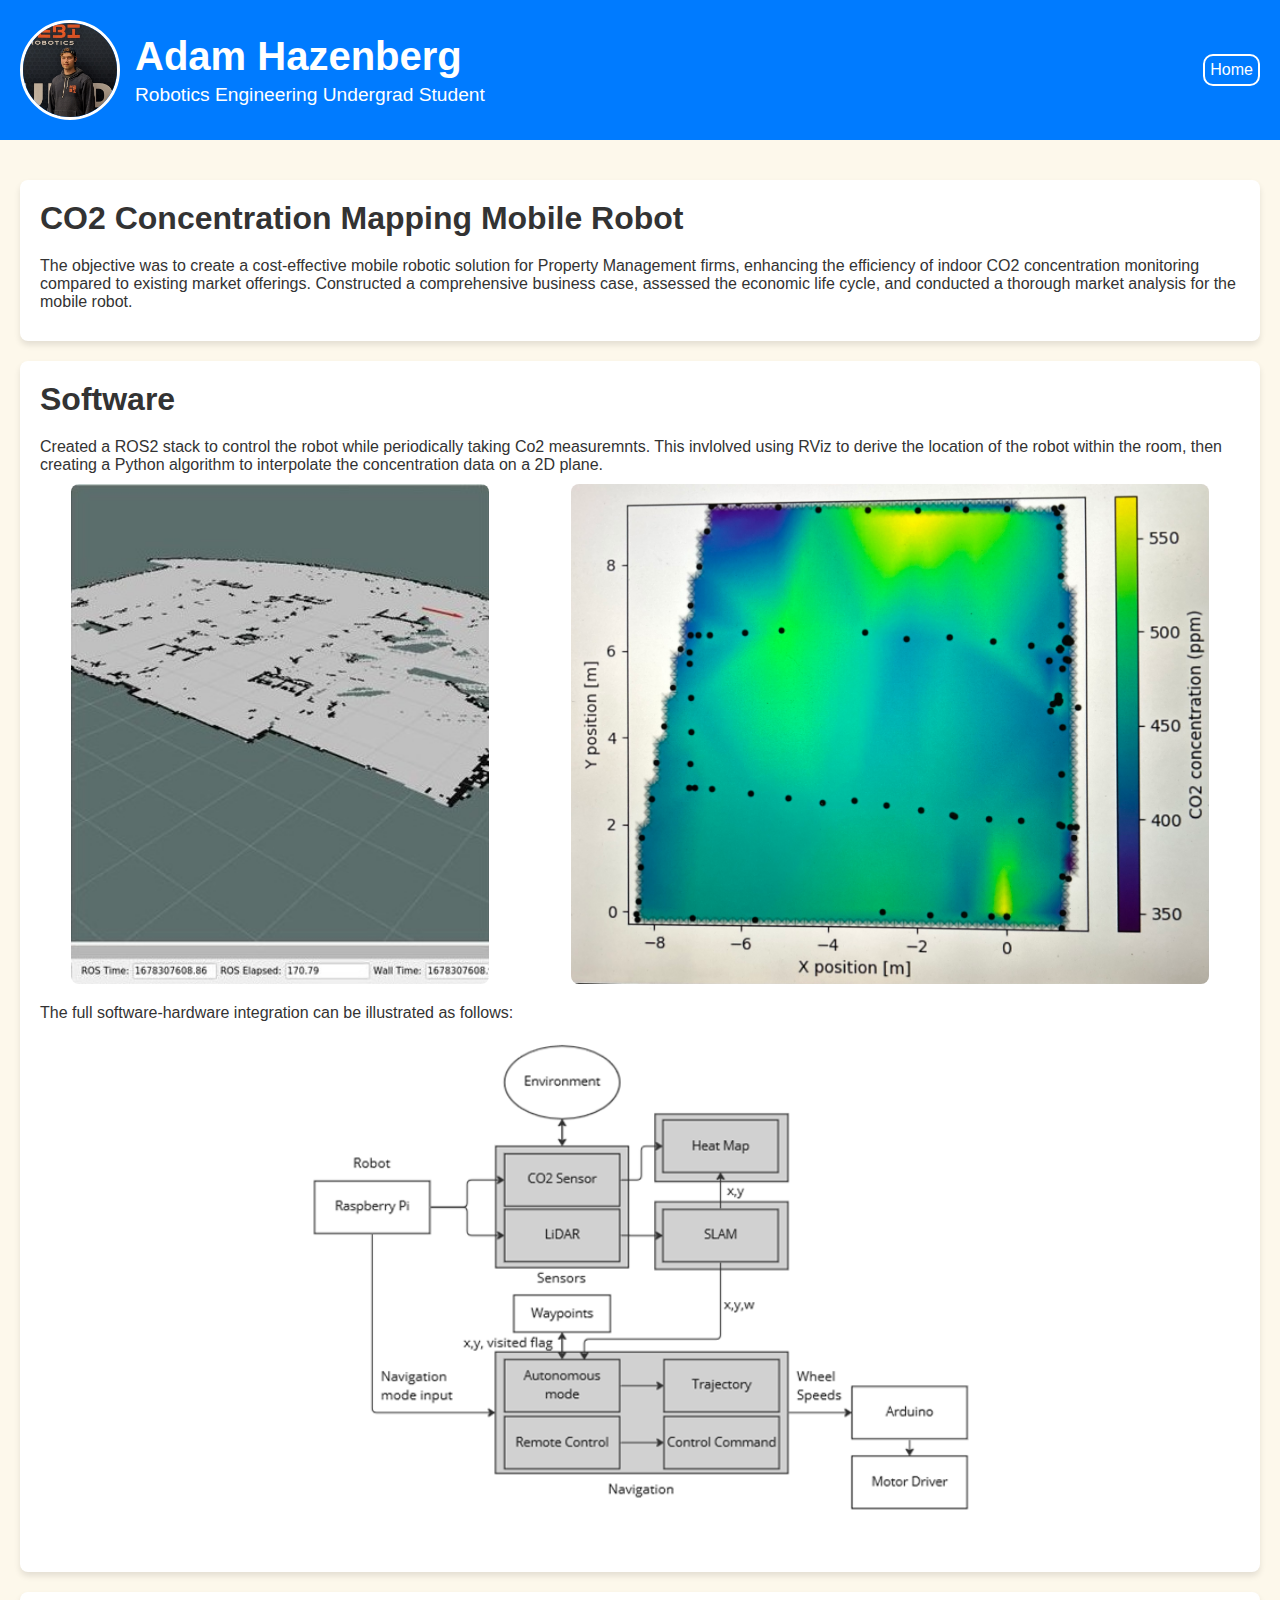
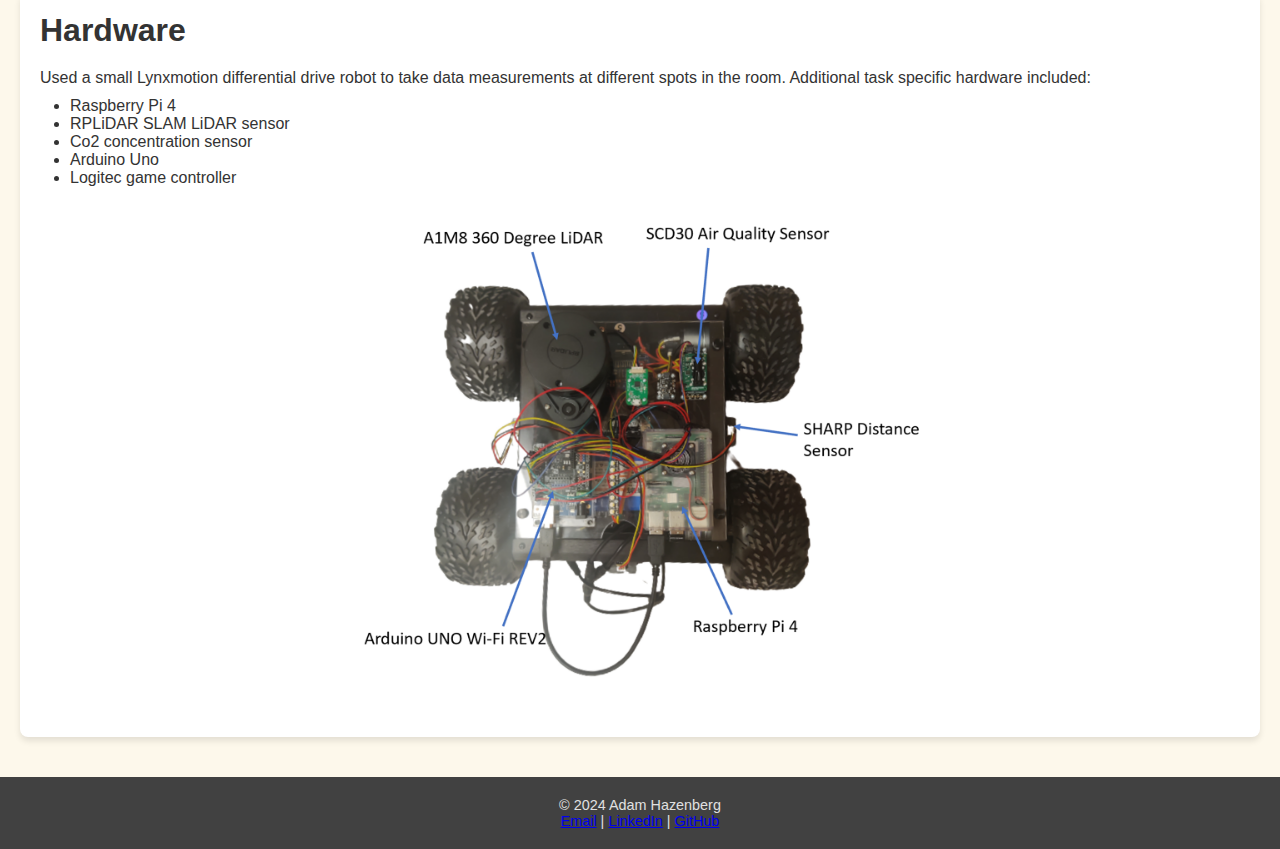
==== commit e05bca4f: "Fixed text alignment in co2 robot" ====
--- a/co2_robot.html
+++ b/co2_robot.html
@@ -24,46 +24,43 @@
     </header>
 
     <main>
-        <!-- Intro paragraph on its own card -->
-        <section class="project-section">
-            <div class="card">
-                <h1>CO2 Concentration Mapping Mobile Robot</h1>
-                <p>The objective was to create a cost-effective mobile robotic solution for Property Management firms,
-                    enhancing the efficiency of indoor CO2 concentration monitoring compared to existing market
-                    offerings. Constructed a comprehensive business case, assessed the economic
-                    life cycle, and conducted a thorough market analysis for the mobile robot.</p>
-            </div>
+        <section class="card">
+            <h1>CO2 Concentration Mapping Mobile Robot</h1>
+            <p>The objective was to create a cost-effective mobile robotic solution for Property Management firms,
+                enhancing the efficiency of indoor CO2 concentration monitoring compared to existing market
+                offerings. Constructed a comprehensive business case, assessed the economic
+                life cycle, and conducted a thorough market analysis for the mobile robot.</p>
         </section>
 
         <!-- Key Accomplishments Section -->
         <section class="card">
             <h1>Software</h1>
-            <ul style="padding-left: 20px;">
-                <p>Created a ROS2 stack to control the robot while periodically
-                    taking Co2 measuremnts. This invlolved using RViz to derive the location of the robot within the
-                    room, then creating a Python algorithm to interpolate the concentration data on a 2D plane. </p>
-                <div class="image-container">
-                    <img src="images/slam_map.jpg" alt="SLAM Map">
-                    <img src="images/heat_map.jpeg" alt="Heat Map">
-                </div>
-                <p>The full software-hardware integration can be illustrated as follows:</p>
-                <img src="images/co2_mapping_block_diagram.png" width="70%" height="auto" alt="block diagram">
-            </ul>
+            <p>Created a ROS2 stack to control the robot while periodically
+                taking Co2 measuremnts. This invlolved using RViz to derive the location of the robot within the
+                room, then creating a Python algorithm to interpolate the concentration data on a 2D plane. </p>
+            <div class="image-container">
+                <img src="images/slam_map.jpg" alt="SLAM Map">
+                <img src="images/heat_map.jpeg" alt="Heat Map">
+            </div>
+            <p>The full software-hardware integration can be illustrated as follows:</p>
+            <div class="image-container">
+                <img src="images/co2_mapping_block_diagram.png" alt="block diagram">
+            </div>
         </section>
         <section class="card">
             <h1>Hardware</h1>
+            <p>Used a small Lynxmotion differential drive robot to take data measurements at different spots in
+                the room. Additional task specific hardware included:</p>
             <ul>
-                <p>Used a small Lynxmotion differential drive robot to take data measurements at different spots in
-                    the room. Additional task specific hardware included:</p>
-                <ul>
-                    <li>Raspberry Pi 4</li>
-                    <li>RPLiDAR SLAM LiDAR sensor</li>
-                    <li>Co2 concentration sensor</li>
-                    <li>Arduino Uno</lili>
-                    <li>Logitec game controller</li>
-                </ul>
-                <img src="images/co2_robot_labelled.png" width="70%" height="auto" alt="SLAM Map">
+                <li>Raspberry Pi 4</li>
+                <li>RPLiDAR SLAM LiDAR sensor</li>
+                <li>Co2 concentration sensor</li>
+                <li>Arduino Uno</lili>
+                <li>Logitec game controller</li>
             </ul>
+            <div class="image-container">
+                <img src="images/co2_robot_labelled.png" alt="SLAM Map">
+            </div>
         </section>
     </main>
 </body>
--- a/styles.css
+++ b/styles.css
@@ -7,9 +7,9 @@
 
 body {
     font-family: Arial, Helvetica, sans-serif;
-    background-color: #f5f5f5;
+    background-color: #fdf8eb;
     color: #333;
-    padding: 20px;
+    padding: 0px;
 }
 
 /* Header styling: background color, text color, layout for profile image, name, and navigation links */
@@ -20,7 +20,11 @@
     display: flex;
     align-items: center;
     justify-content: space-between;
-    margin-bottom: 20px;
+    margin-bottom: 0px;
+}
+
+main {
+    padding: 20px;
 }
 
 /* Profile Image */
@@ -64,26 +68,9 @@
     color: #fff;
     text-decoration: none;
     font-size: 1rem;
-}
-
-/* Hero section */
-.hero {
-    text-align: center;
-    margin-bottom: 40px;
-}
-
-.hero img {
-    width: 100%;
-    max-width: 600px;
-    height: auto;
-    margin-bottom: 20px;
-    border-radius: 8px;
-}
-
-.hero h2 {
-    font-size: 1.8rem;
-    font-weight: 300;
-    color: #333;
+    border: 2px solid #fff;
+    border-radius: 10px;
+    padding: 5px;
 }
 
 .projects-section h3 {
@@ -120,7 +107,6 @@
     margin-bottom: 30px;
 }
 
-/* Styling for the text-columns */
 .text-columns {
     display: flex;
     /* Use flexbox to align columns */
@@ -200,7 +186,7 @@
 }
 
 .card p {
-    margin-bottom: 20px;
+    margin-bottom: 10px;
 }
 
 .card h1,
@@ -212,9 +198,9 @@
 
 /* List item spacing */
 ul {
-    margin-top: 10px;
     padding-left: 30px;
     /* Indents the entire list, including bullets */
+    margin-bottom: 10px;
 }
 
 
@@ -225,7 +211,7 @@
     margin: 0 auto;
     max-width: 1000px;
     height: auto;
-    margin-bottom: 10px;
+    margin-bottom: 20px;
     border-radius: 8px;
 }
 
@@ -258,6 +244,28 @@
     object-fit: cover;
 }
 
+.image-container video {
+    height: 500px;
+    width: auto;
+    max-width: 100%;
+    border-radius: 8px;
+    object-fit: cover;
+}
+
+.video-container {
+    display: flex;
+    flex-wrap: wrap;
+    justify-content: center;
+    gap: 20px;
+    align-items: center;
+}
+
+.video-container iframe {
+    border-radius: 8px;
+    object-fit: cover;
+}
+
+
 figure {
     display: flex;
     flex-direction: column;
@@ -283,23 +291,43 @@
 
 /* Responsive styles for medium screens (768px or less) */
 @media (max-width: 768px) {
-    .hero img {
-        max-width: 100%;
+
+    .profile-img img {
+        width: 70px;
+        height: auto;
+    }
+
+    .profile-info h1 {
+        font-size: 1.5rem;
+    }
+
+    .profile-info h2 {
+        font-size: 1rem;
     }
 
     .card {
         padding: 10px;
     }
+
+    .text-columns {
+        flex-direction: column;
+    }
 }
 
 /* Responsive styles for small screens (480px or less) */
 @media (max-width: 480px) {
-    .hero h2 {
+
+    .profile-img img {
+        width: 70px;
+        height: auto;
+    }
+
+    .profile-info h1 {
         font-size: 1.5rem;
     }
 
-    header h1 {
-        font-size: 2rem;
+    .profile-info h2 {
+        font-size: 1rem;
     }
 
     header nav a {
@@ -314,4 +342,12 @@
     .card p {
         font-size: 0.9rem;
     }
+
+    .card li {
+        font-size: 0.9rem;
+    }
+
+    .text-columns {
+        flex-direction: column;
+    }
 }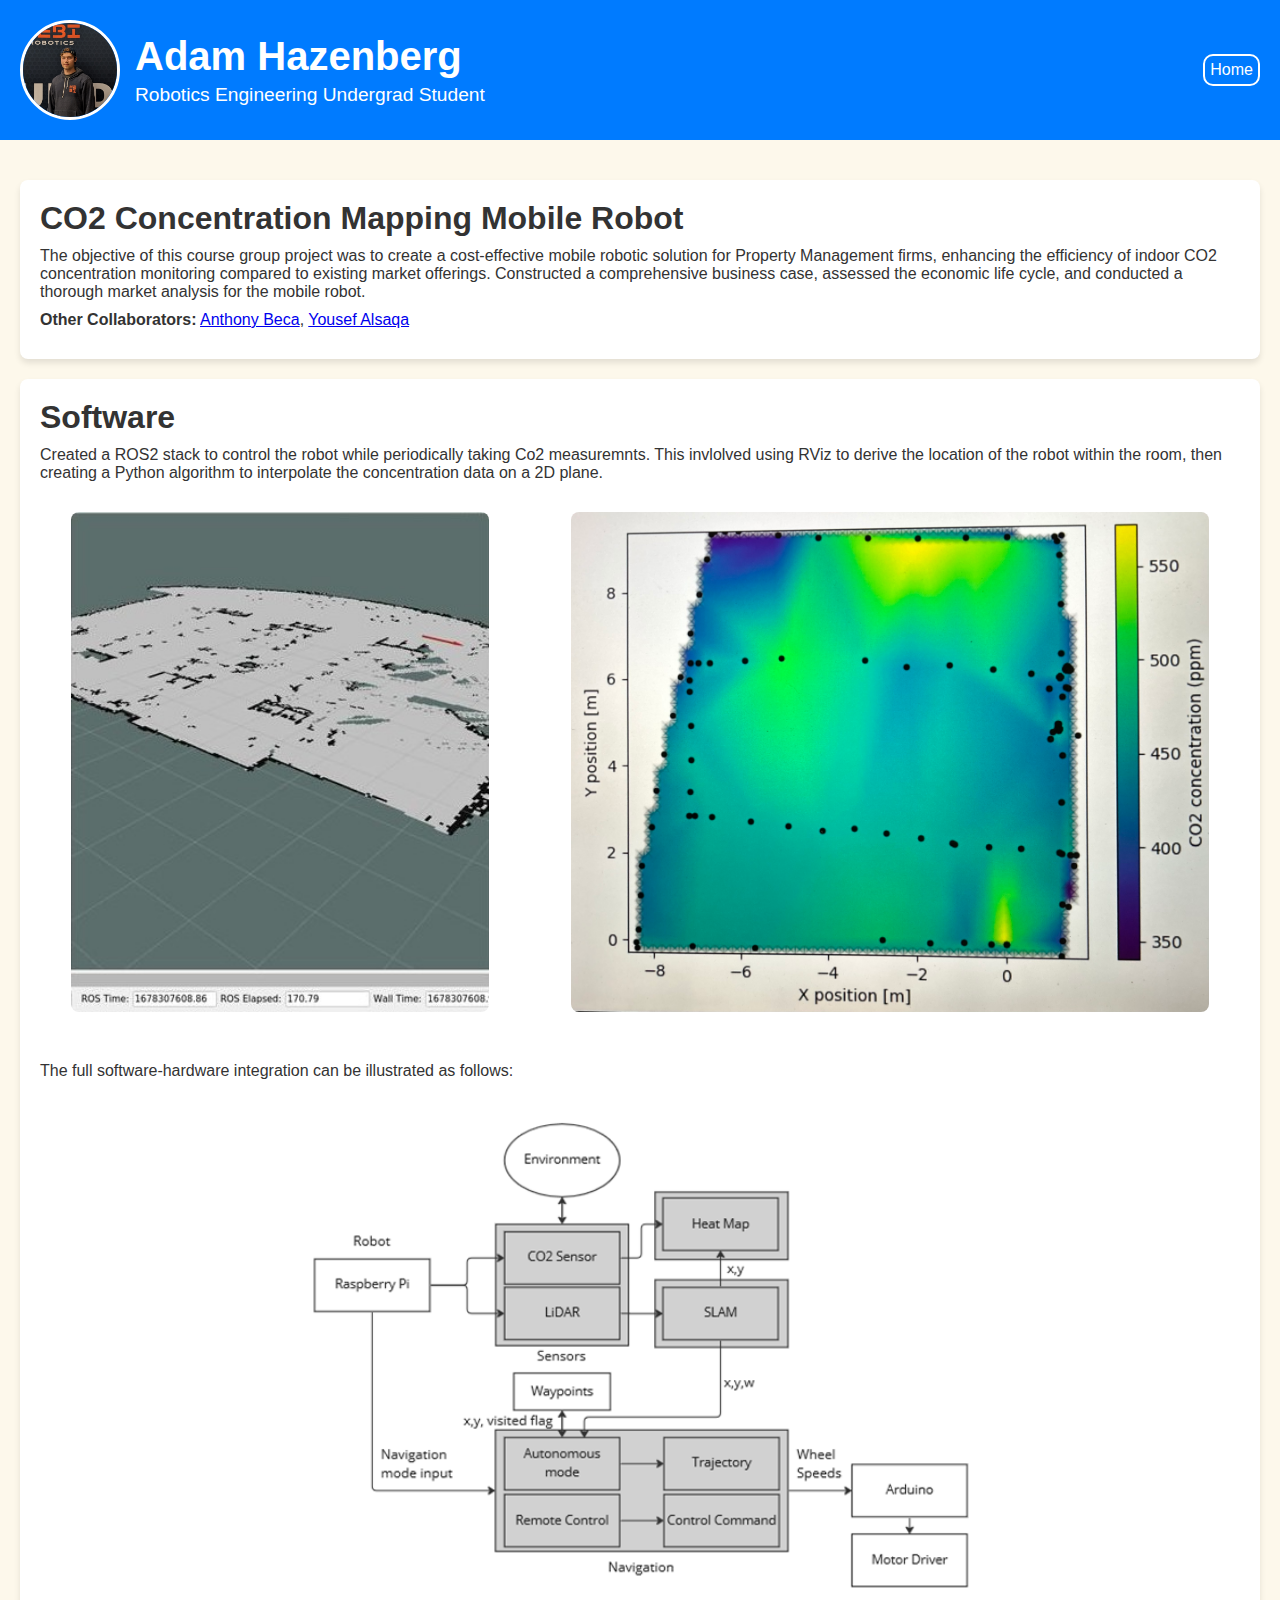
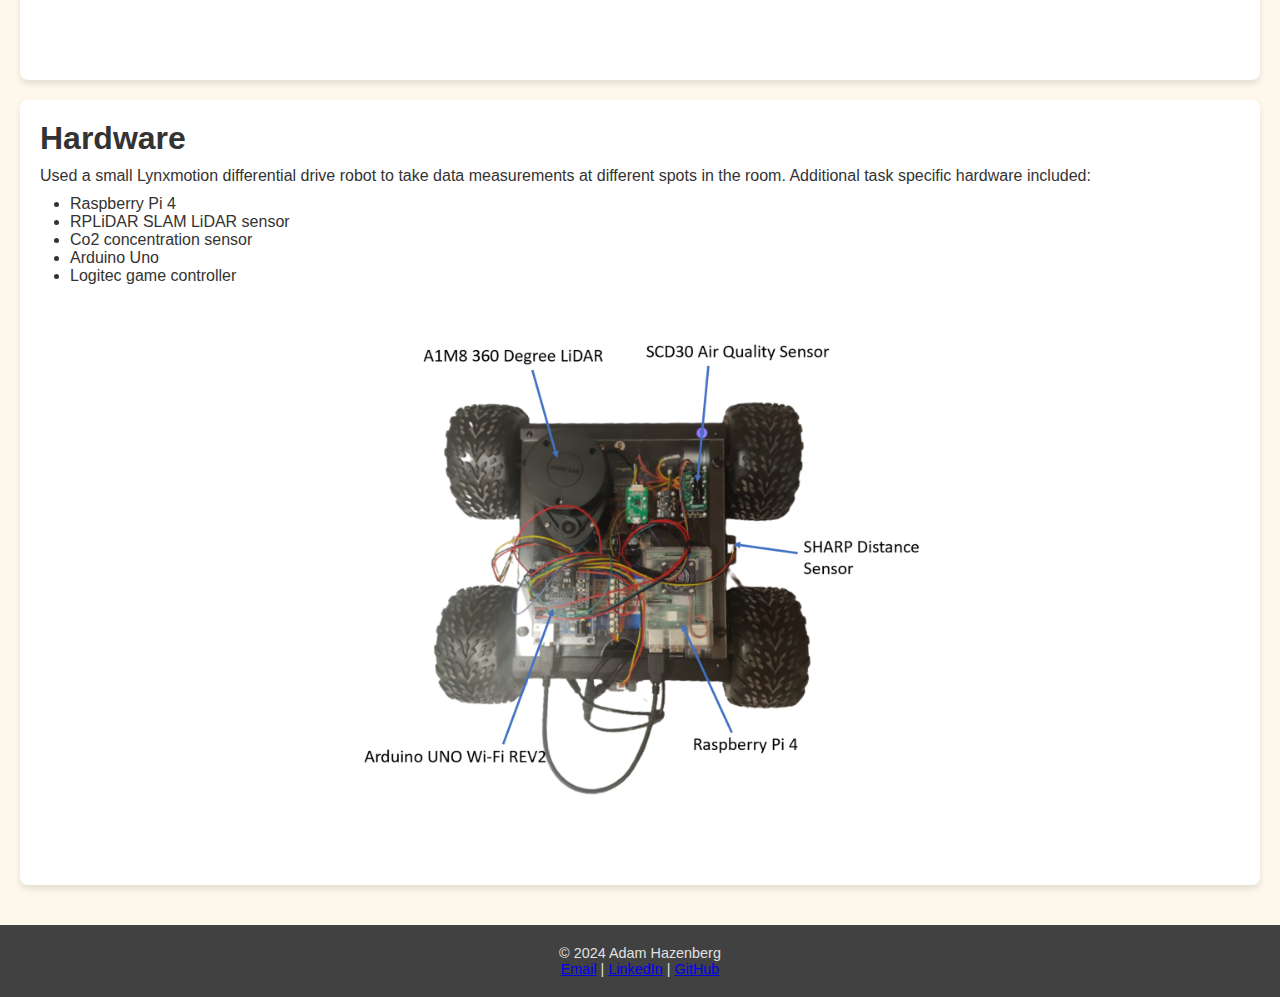
==== commit e3b52130: "Added content to Co2 robot" ====
--- a/co2_robot.html
+++ b/co2_robot.html
@@ -26,10 +26,14 @@
     <main>
         <section class="card">
             <h1>CO2 Concentration Mapping Mobile Robot</h1>
-            <p>The objective was to create a cost-effective mobile robotic solution for Property Management firms,
-                enhancing the efficiency of indoor CO2 concentration monitoring compared to existing market
-                offerings. Constructed a comprehensive business case, assessed the economic
+            <p>The objective of this course group project was to create a cost-effective mobile robotic solution for
+                Property Management firms, enhancing the efficiency of indoor CO2 concentration monitoring compared to
+                existing market offerings. Constructed a comprehensive business case, assessed the economic
                 life cycle, and conducted a thorough market analysis for the mobile robot.</p>
+            <p><strong>Other Collaborators:</strong>
+                <a href="https://ca.linkedin.com/in/anthonybeca">Anthony Beca</a>,
+                <a href="https://www.linkedin.com/in/yousef-alsaqa-b1ab4822b/">Yousef Alsaqa</a>
+            </p>
         </section>
 
         <!-- Key Accomplishments Section -->
--- a/styles.css
+++ b/styles.css
@@ -101,10 +101,22 @@
 
 .projects-grid {
     display: grid;
-    grid-template-columns: repeat(auto-fit, minmax(300px, 1fr));
+    grid-template-columns: repeat(auto-fit, minmax(350px, 1fr));
     gap: 20px;
     margin-top: 30px;
     margin-bottom: 30px;
+}
+
+.fixed-image {
+    position: fixed;
+    top: 0px;
+    right: 250px;
+    /* Ensures the image stays on top */
+}
+
+.fixed-image img {
+    width: 220px;
+    height: auto;
 }
 
 .text-columns {
@@ -192,7 +204,7 @@
 .card h1,
 .card h2,
 .card h3 {
-    margin-bottom: 20px;
+    margin-bottom: 10px;
 }
 
 
@@ -234,6 +246,8 @@
     justify-content: center;
     gap: 20px;
     align-items: center;
+    margin-top: 30px;
+    margin-bottom: 30px;
 }
 
 .image-container img {
@@ -258,6 +272,8 @@
     justify-content: center;
     gap: 20px;
     align-items: center;
+    margin-top: 30px;
+    margin-bottom: 30px;
 }
 
 .video-container iframe {
@@ -312,42 +328,28 @@
     .text-columns {
         flex-direction: column;
     }
-}
-
-/* Responsive styles for small screens (480px or less) */
+
+    .fixed-image {
+        display: none;
+    }
+}
+
+/* Additional styles for small screens (480px or less) */
 @media (max-width: 480px) {
-
-    .profile-img img {
-        width: 70px;
-        height: auto;
-    }
-
-    .profile-info h1 {
-        font-size: 1.5rem;
-    }
-
-    .profile-info h2 {
-        font-size: 1rem;
-    }
 
     header nav a {
         font-size: 0.9rem;
         margin: 0 10px;
     }
 
-    .card h3 {
-        font-size: 1.8rem;
-    }
-
-    .card p {
-        font-size: 0.9rem;
-    }
-
+    .card p,
     .card li {
         font-size: 0.9rem;
     }
-
-    .text-columns {
-        flex-direction: column;
+}
+
+@media (max-height: 768px) {
+    .fixed-image {
+        display: none;
     }
 }